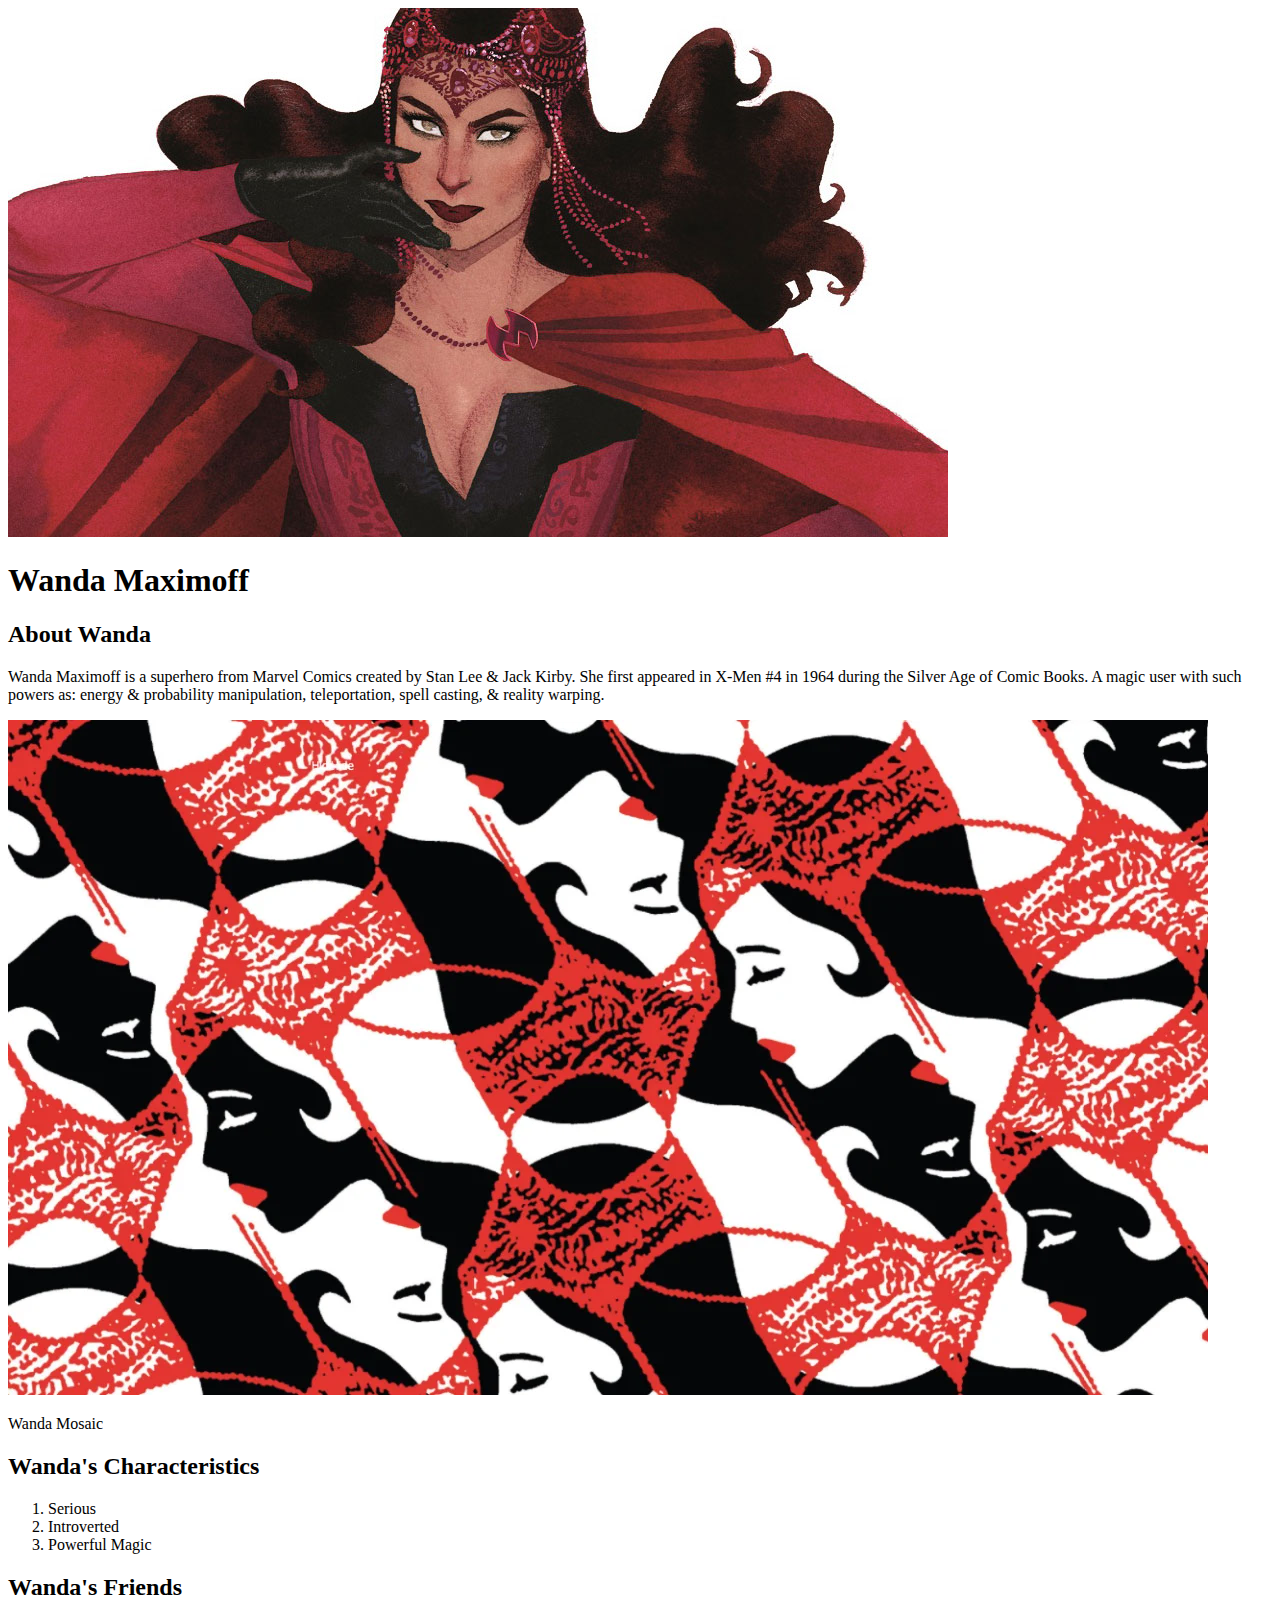
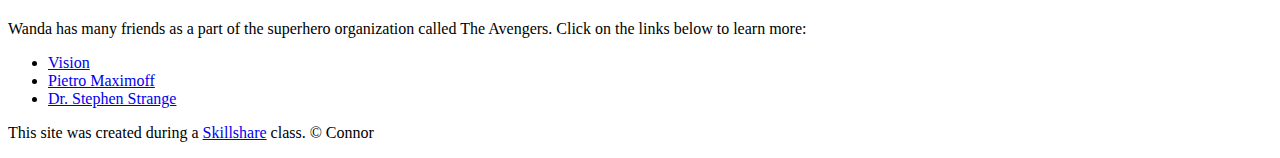
==== index.html @ d3060c3f "Created a base for our hero website" ====
<!DOCTYPE html>
<html>
<head>
	<title>Wanda Maximoff</title>
	<link rel="icon" href="images/wanda_icon.jpg">
</head>
<body>
	<!-- Header Element -->
	<header>
		<img src="images/Scarlet_Witch.jpg">
		<h1>Wanda Maximoff</h1>
	</header>

	<!-- Main Element -->
	<main>
		<h2>About Wanda</h2>
		<p>Wanda Maximoff is a superhero from Marvel Comics created by Stan Lee & Jack Kirby. She first appeared in X-Men #4 in 1964 during the Silver Age of Comic Books. A magic user with such powers as: energy & probability manipulation, teleportation, spell casting, & reality warping.</p>
		<img src="images/wanda.jpg">
		<p>Wanda Mosaic</p>

		<!-- Characteristics -->
		<h2>Wanda's Characteristics</h2>
		<ol>
			<li>Serious</li>
			<li>Introverted</li>
			<li>Powerful Magic</li>
		</ol>

		<!-- Friends -->
		<h2>Wanda's Friends</h2>
		<p>Wanda has many friends as a part of the superhero organization called The Avengers. Click on the links below to learn more:</p>
		<ul>
			<li><a href="https://en.wikipedia.org/wiki/Vision_(Marvel_Comics)" target="_blank">Vision</a></li>
			<li><a href="https://en.wikipedia.org/wiki/Quicksilver_(Marvel_Comics)" target="_blank">Pietro Maximoff</a></li>
			<li><a href="https://en.wikipedia.org/wiki/Doctor_Strange" target="_blank">Dr. Stephen Strange</a></li>
		</ul>
	</main>

	<!-- Footer Element -->
	<footer>
		<p>This site was created during a <a href="https://www.skillshare.com" target="_blank">Skillshare</a> class. &copy; Connor</p>
	</footer>
</body>
</html>
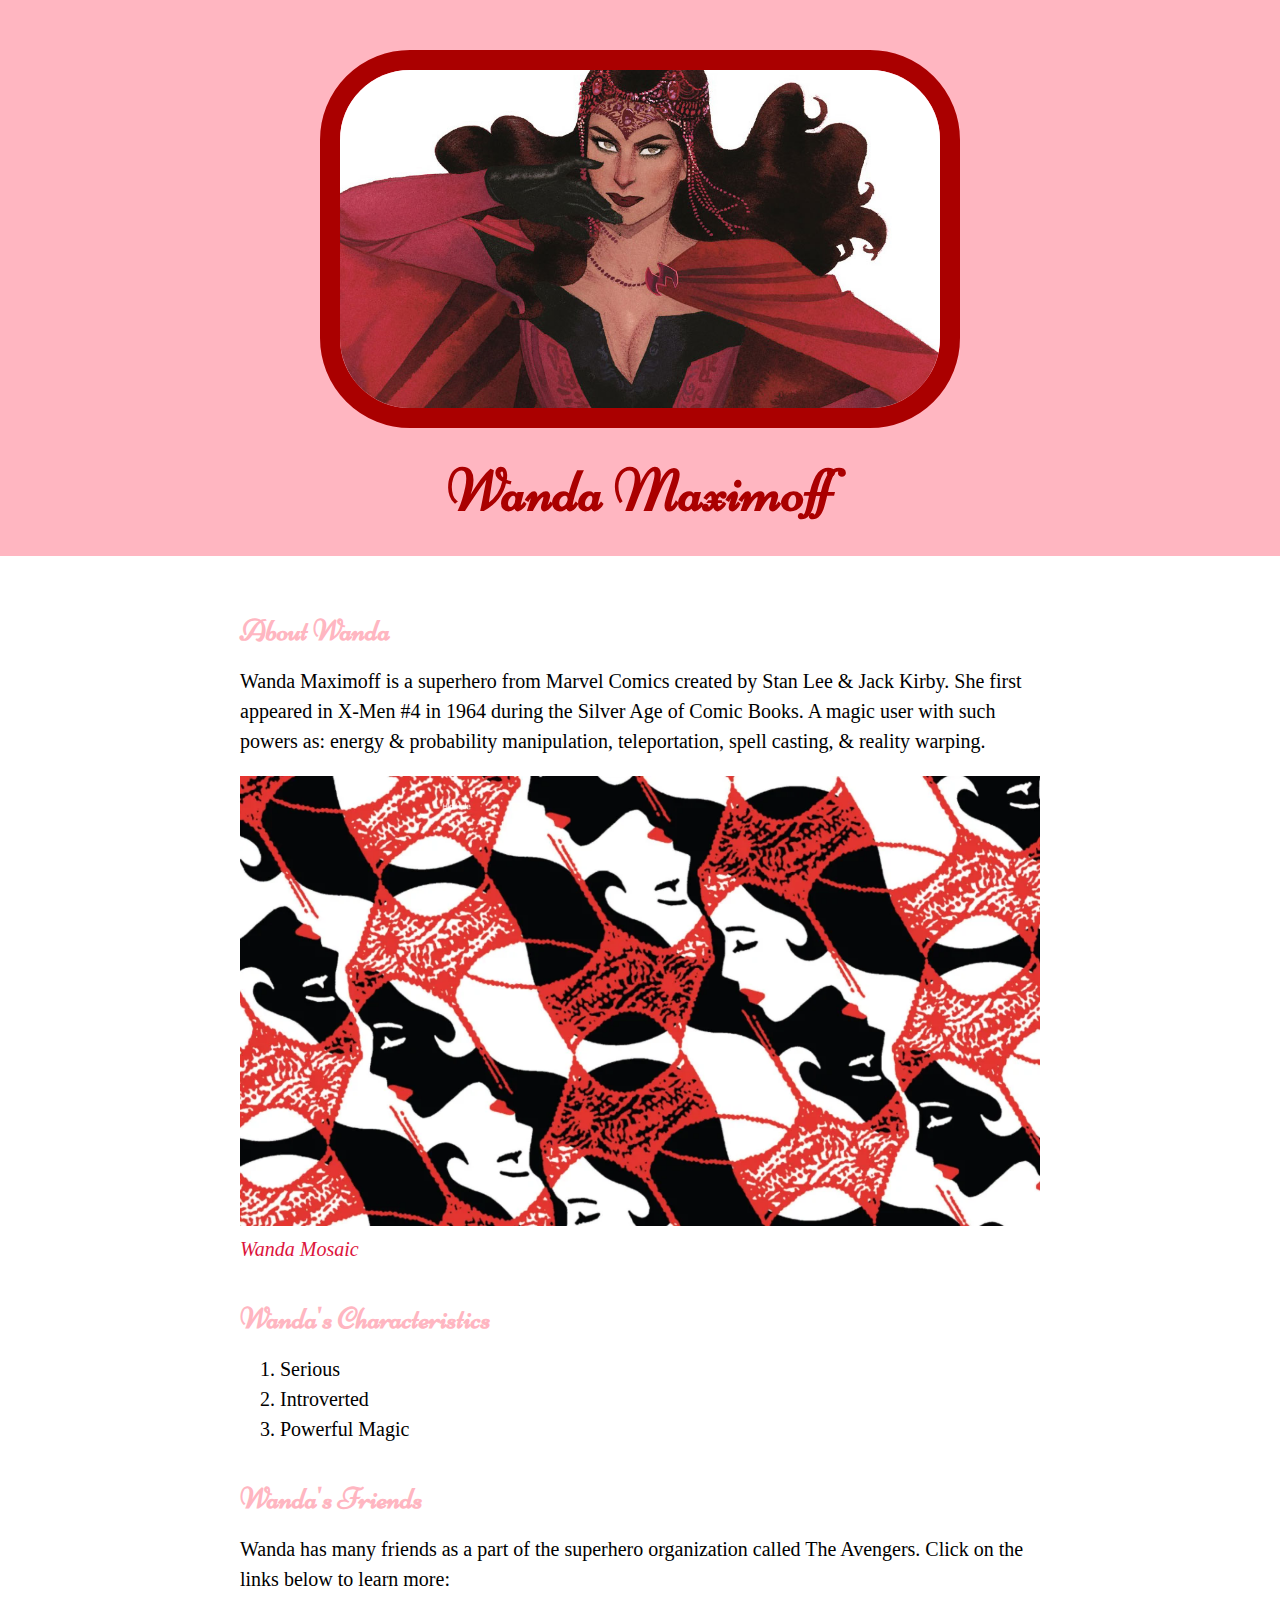
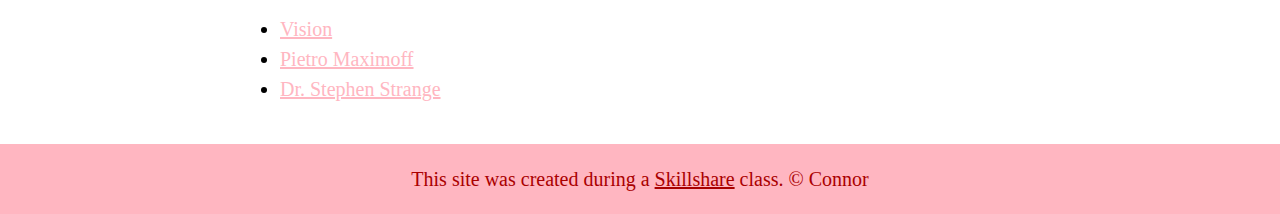
==== commit 036ed8e4: "Added Styling" ====
--- a/index.html
+++ b/index.html
@@ -3,6 +3,8 @@
 <head>
 	<title>Wanda Maximoff</title>
 	<link rel="icon" href="images/wanda_icon.jpg">
+	<link href="https://fonts.googleapis.com/css2?family=Niconne&display=swap" rel="stylesheet">
+	<link rel="stylesheet" type="text/css" href="css/hero.css">
 </head>
 <body>
 	<!-- Header Element -->
@@ -16,7 +18,7 @@
 		<h2>About Wanda</h2>
 		<p>Wanda Maximoff is a superhero from Marvel Comics created by Stan Lee & Jack Kirby. She first appeared in X-Men #4 in 1964 during the Silver Age of Comic Books. A magic user with such powers as: energy & probability manipulation, teleportation, spell casting, & reality warping.</p>
 		<img src="images/wanda.jpg">
-		<p>Wanda Mosaic</p>
+		<p class="caption">Wanda Mosaic</p>
 
 		<!-- Characteristics -->
 		<h2>Wanda's Characteristics</h2>
--- a/css/hero.css
+++ b/css/hero.css
@@ -0,0 +1,75 @@
+body {
+/*	background-color:#AA0000;*/
+	margin: 0;
+	font-family: "Brush Script MT", "Brush Script Std", cursive;
+	font-size: 20px;
+	line-height: 30px;
+}
+
+header {
+	background-color: lightpink;
+	text-align: center;
+	padding-top: 50px;
+	padding-bottom: 10px;
+}
+
+h1, h2 {
+	font-family: 'Niconne', cursive;
+}
+
+header h1 {
+	color: #AA0000;
+	font-size: 60px;
+}
+
+header img {
+	border-radius: 90px;
+	width: 600px;
+	border: 20px solid #AA0000;
+}
+
+main {
+	max-width: 800px;
+	margin: 0 auto;
+	padding: 20px;
+}
+
+main img {
+	max-width: 100%;
+}
+
+h2 {
+	font-size: 30px;
+	color: lightpink;
+	margin: 40px 0 10px;
+}
+
+a {
+	color: lightpink;
+}
+
+a:hover {
+	color: white;
+	background-color: #AA0000;
+}
+
+footer {
+	background-color: lightpink;
+	text-align: center;
+	color: #AA0000;
+	padding: 20px;
+}
+
+footer p {
+	margin: 0;
+}
+
+footer a {
+	color: #AA0000;
+}
+
+p.caption {
+	color: crimson;
+	font-style: italic;
+	margin-top: 0;
+}